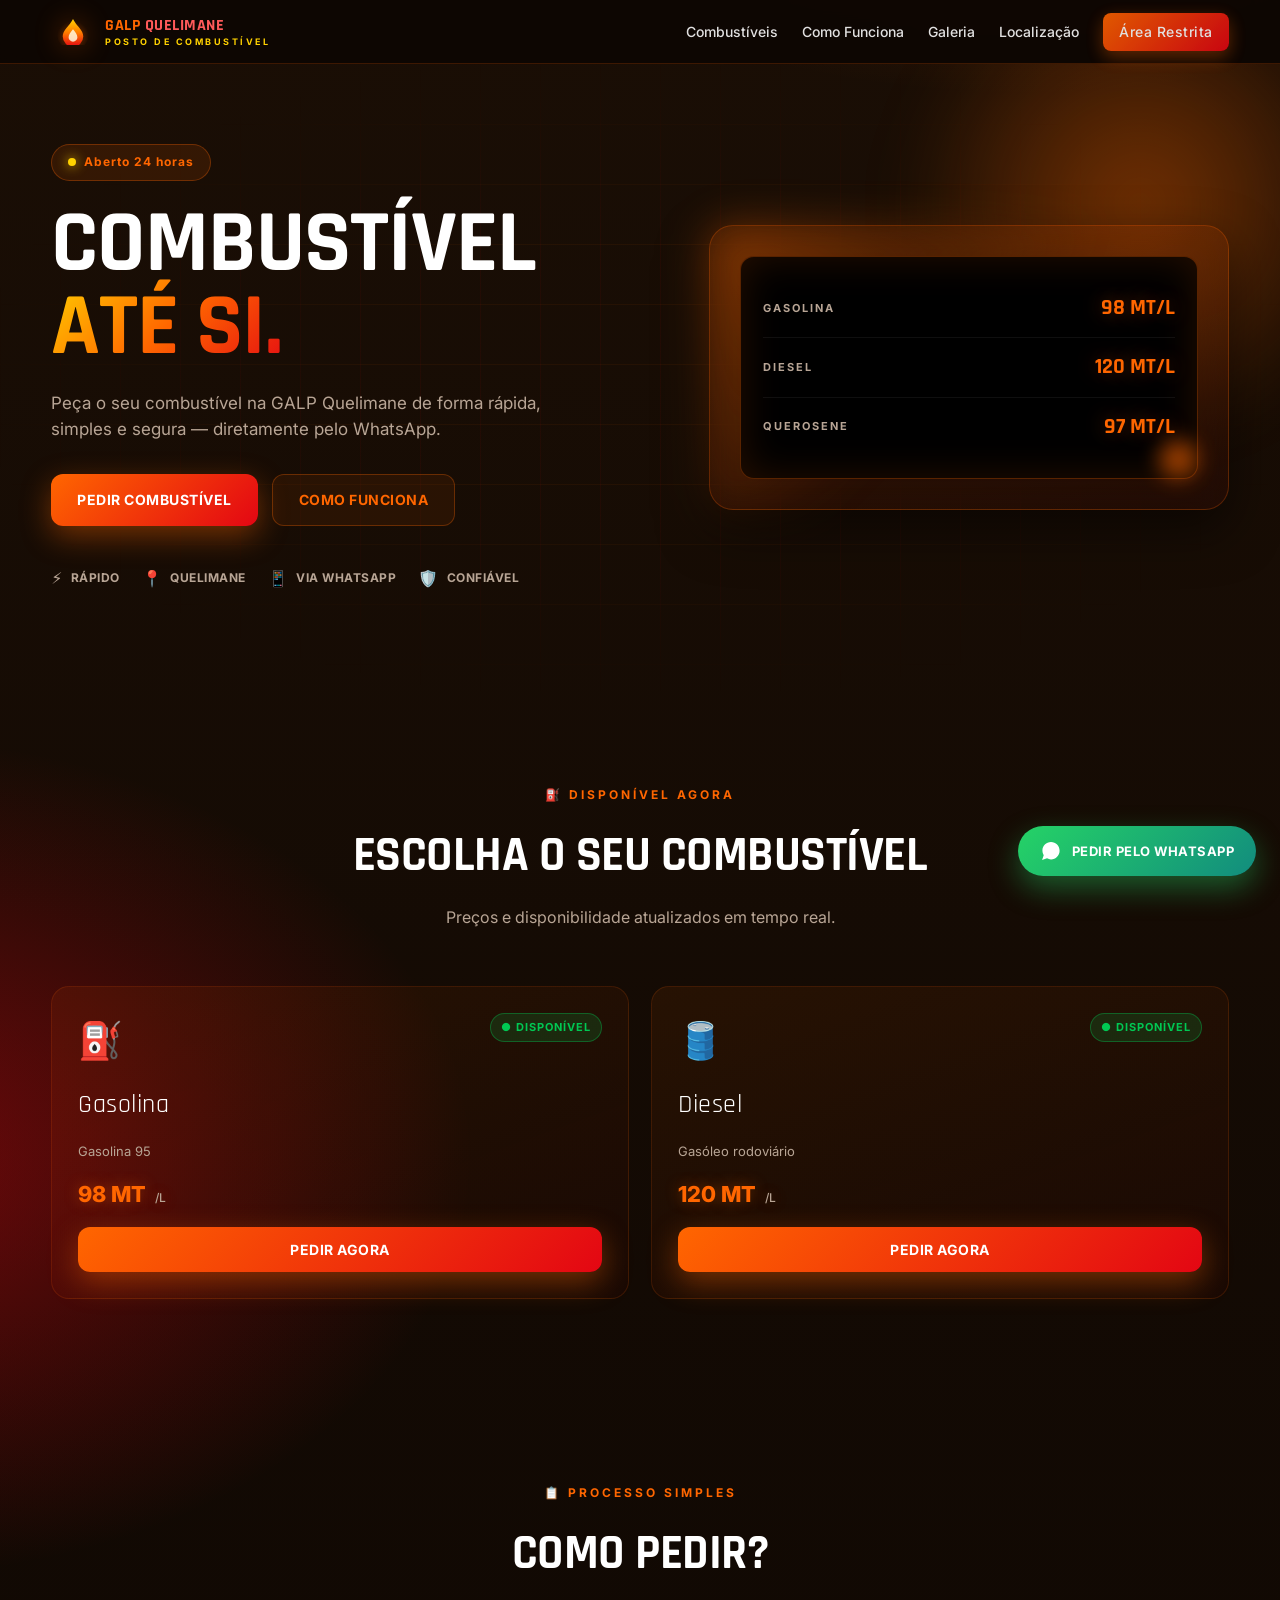
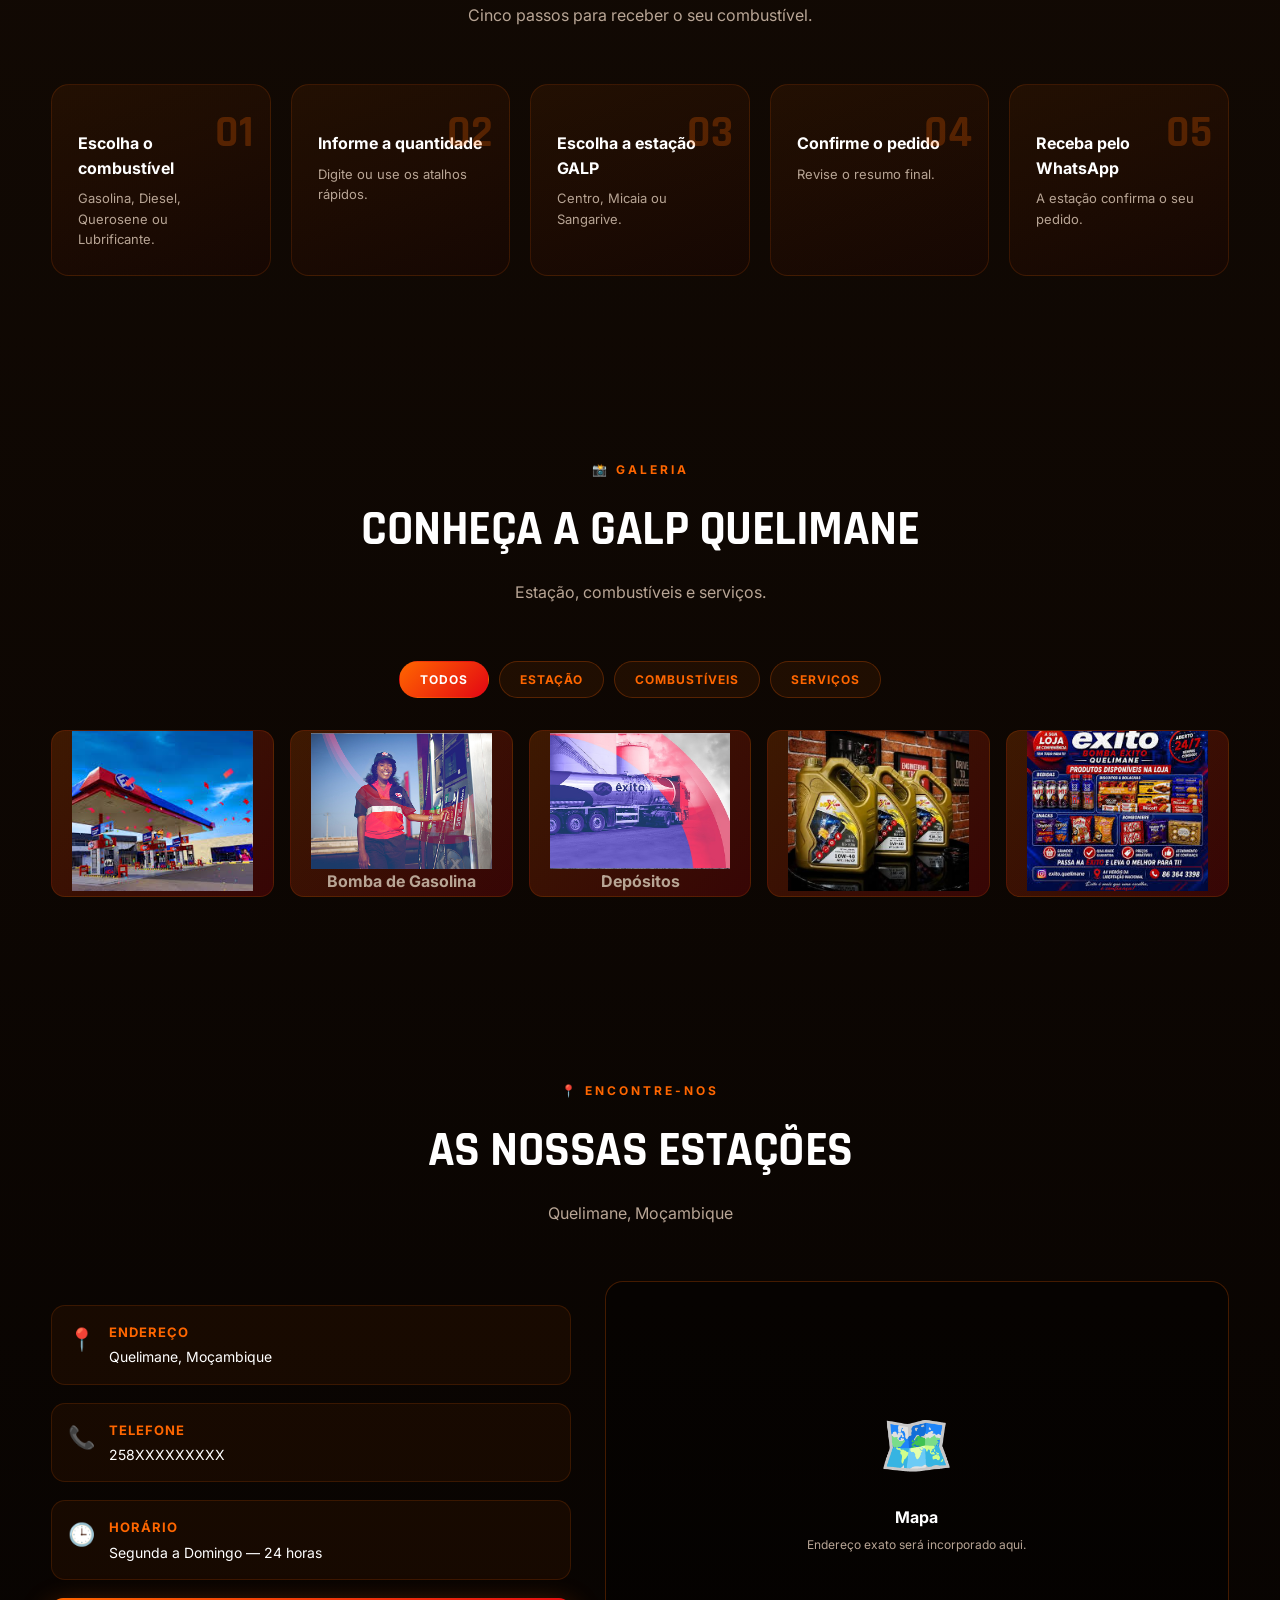
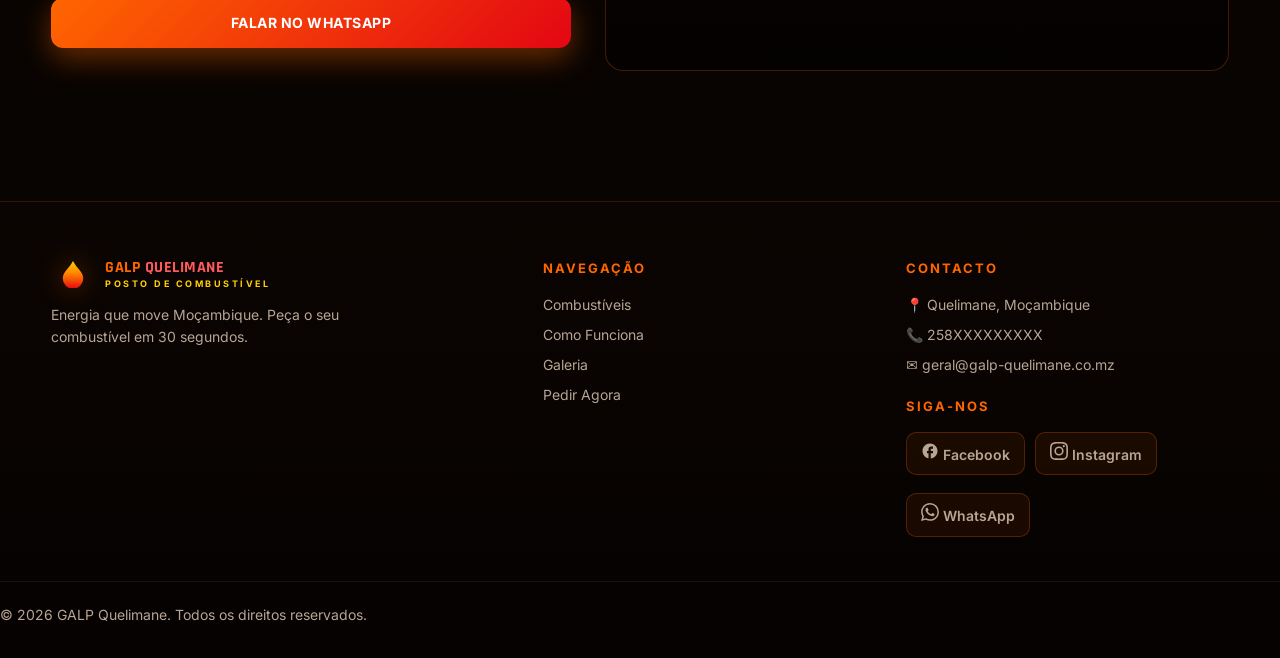
==== index.html @ a2c3df5c "Atualiza projeto BombasGalp" ====
<!DOCTYPE html>
<html lang="pt">
<head>
<meta charset="UTF-8"/>
<meta name="viewport" content="width=device-width, initial-scale=1.0, maximum-scale=1.0, user-scalable=no, viewport-fit=cover"/>
<title>GALP Quelimane — Energia que move Moçambique</title>
<meta name="description" content="Peça o seu combustível na GALP Quelimane de forma rápida, simples e segura." />
<link rel="preconnect" href="https://fonts.googleapis.com">
<link rel="preconnect" href="https://fonts.gstatic.com" crossorigin>
<link href="https://fonts.googleapis.com/css2?family=Inter:wght@400;500;600;700;800;900&family=Rajdhani:wght@600;700&display=swap" rel="stylesheet">
<link rel="stylesheet" href="css/style.css"/>
</head>
<body>

<!-- ============ NAVBAR ============ -->
<header class="navbar" id="navbar">
  <div class="container nav-inner">
    <a href="#" class="brand">
      <div class="brand-logo">
        <svg viewBox="0 0 60 40" xmlns="http://www.w3.org/2000/svg">
          <defs>
            <linearGradient id="galpGrad" x1="0" y1="1" x2="0" y2="0">
              <stop offset="0%" stop-color="#E30613"/>
              <stop offset="50%" stop-color="#FF7A00"/>
              <stop offset="100%" stop-color="#FFD200"/>
            </linearGradient>
            <radialGradient id="galpGlow" cx="50%" cy="60%" r="50%">
              <stop offset="0%" stop-color="#FF6600" stop-opacity=".4"/>
              <stop offset="100%" stop-color="#FF6600" stop-opacity="0"/>
            </radialGradient>
          </defs>
          <circle cx="30" cy="24" r="22" fill="url(#galpGlow)"/>
          <path d="M30 4
                   C 35 14, 44 19, 44 28
                   A 14 14 0 0 1 16 28
                   C 16 19, 25 14, 30 4 Z"
                fill="url(#galpGrad)"/>
          <path d="M30 18
                   C 33 22, 36 25, 36 29
                   A 6 6 0 0 1 24 29
                   C 24 25, 27 22, 30 18 Z"
                fill="#FFF9E0" opacity=".85"/>
        </svg>
      </div>
      <div class="brand-text">
        <strong><span class="laranja">GALP</span> <span class="vermelho">QUELIMANE</span></strong>
        <small>POSTO DE COMBUSTÍVEL</small>
      </div>
    </a>

    <nav class="nav-links" id="navLinks">
      <a href="#combustiveis">Combustíveis</a>
      <a href="#como-funciona">Como Funciona</a>
      <a href="#portfolio">Galeria</a>
      <a href="#localizacao">Localização</a>
      <a href="login.html" class="btn-admin">Área Restrita</a>
    </nav>

    <button class="hamburger" id="hamburger" aria-label="Menu">
      <span></span><span></span><span></span>
    </button>
  </div>
</header>

<div class="nav-overlay"></div>

<!-- ============ HERO ============ -->
<section class="hero">
  <div class="hero-bg-grid"></div>
  <div class="hero-flame"></div>
  <div class="container hero-inner">
    <div class="hero-content fade-up">
      <span class="pill"><span class="dot"></span> Aberto 24 horas</span>
      <h1>COMBUSTÍVEL <span class="grad">ATÉ SI.</span></h1>
      <p class="lead">
        Peça o seu combustível na GALP Quelimane de forma rápida,
        simples e segura — diretamente pelo WhatsApp.
      </p>

      <div class="hero-cta">
        <a href="pedido.html" class="btn btn-primary">PEDIR COMBUSTÍVEL</a>
        <a href="#como-funciona" class="btn btn-ghost">COMO FUNCIONA</a>
      </div>

      <div class="hero-stats">
        <div class="stat"><span>⚡</span><b>RÁPIDO</b></div>
        <div class="stat"><span>📍</span><b>QUELIMANE</b></div>
        <div class="stat"><span>📱</span><b>VIA WHATSAPP</b></div>
        <div class="stat"><span>🛡️</span><b>CONFIÁVEL</b></div>
      </div>
    </div>

    <div class="hero-visual fade-up">
      <div class="pump-card">
        <div class="pump-screen">
          <div class="pump-row"><span>GASOLINA</span><b class="js-preco-gasolina">98 MT/L</b></div>
          <div class="pump-row"><span>DIESEL</span><b class="js-preco-diesel">120 MT/L</b></div>
          <div class="pump-row"><span>QUEROSENE</span><b class="js-preco-querosene">97 MT/L</b></div>
        </div>
        <div class="pump-nozzle"></div>
        <div class="pump-glow"></div>
      </div>
    </div>
  </div>
</section>

<!-- ============ COMBUSTÍVEIS ============ -->
<section class="section" id="combustiveis">
  <div class="container">
    <div class="section-head">
      <span class="kicker">⛽ DISPONÍVEL AGORA</span>
      <h2>ESCOLHA O SEU COMBUSTÍVEL</h2>
      <p>Preços e disponibilidade atualizados em tempo real.</p>
    </div>

    <div class="fuel-grid" id="fuelGrid"></div>
  </div>
</section>

<!-- ============ COMO FUNCIONA ============ -->
<section class="section how" id="como-funciona">
  <div class="container">
    <div class="section-head">
      <span class="kicker">📋 PROCESSO SIMPLES</span>
      <h2>COMO PEDIR?</h2>
      <p>Cinco passos para receber o seu combustível.</p>
    </div>

    <div class="steps-grid">
      <div class="step-card fade-up"><span class="num">01</span><b>Escolha o combustível</b><p>Gasolina, Diesel, Querosene ou Lubrificante.</p></div>
      <div class="step-card fade-up"><span class="num">02</span><b>Informe a quantidade</b><p>Digite ou use os atalhos rápidos.</p></div>
      <div class="step-card fade-up"><span class="num">03</span><b>Escolha a estação GALP</b><p>Centro, Micaia ou Sangarive.</p></div>
      <div class="step-card fade-up"><span class="num">04</span><b>Confirme o pedido</b><p>Revise o resumo final.</p></div>
      <div class="step-card fade-up"><span class="num">05</span><b>Receba pelo WhatsApp</b><p>A estação confirma o seu pedido.</p></div>
    </div>
  </div>
</section>

<!-- ============ PORTFÓLIO ============ -->
<section class="section portfolio" id="portfolio">
  <div class="container">
    <div class="section-head">
      <span class="kicker">📸 GALERIA</span>
      <h2>CONHEÇA A GALP QUELIMANE</h2>
      <p>Estação, combustíveis e serviços.</p>
    </div>

    <div class="gallery-filters">
      <button class="gf active" data-filter="todos">TODOS</button>
      <button class="gf" data-filter="estacao">ESTAÇÃO</button>
      <button class="gf" data-filter="combustiveis">COMBUSTÍVEIS</button>
      <button class="gf" data-filter="servicos">SERVIÇOS</button>
    </div>

    <div class="gallery" id="gallery"></div>
  </div>
</section>

<!-- ============ LOCALIZAÇÃO ============ -->
<section class="section location" id="localizacao">
  <div class="container">
    <div class="section-head">
      <span class="kicker">📍 ENCONTRE-NOS</span>
      <h2>AS NOSSAS ESTAÇÕES</h2>
      <p>Quelimane, Moçambique</p>
    </div>

    <div class="location-grid">
      <div class="loc-info">
        <div class="loc-item"><span>📍</span><div><b>Endereço</b><p id="locEndereco">Quelimane, Moçambique</p></div></div>
        <div class="loc-item"><span>📞</span><div><b>Telefone</b><p id="locTelefone">258XXXXXXXXX</p></div></div>
        <div class="loc-item"><span>🕒</span><div><b>Horário</b><p id="locHorario">24 horas por dia</p></div></div>
        <a href="#" id="locWhatsApp" class="btn btn-primary">FALAR NO WHATSAPP</a>
      </div>
      <div class="loc-map">
        <div class="map-placeholder">
          <span>🗺️</span>
          <p>Mapa</p>
          <small>Endereço exato será incorporado aqui.</small>
        </div>
      </div>
    </div>
  </div>
</section>

<!-- ============ FOOTER ============ -->
<footer class="footer">
  <div class="container footer-inner">
    <div>
      <div class="brand">
        <div class="brand-logo">
          <svg viewBox="0 0 60 40">
            <path d="M30 4 C 35 14, 44 19, 44 28 A 14 14 0 0 1 16 28 C 16 19, 25 14, 30 4 Z" fill="url(#galpGrad)"/>
          </svg>
        </div>
        <div class="brand-text">
          <strong><span class="laranja">GALP</span> <span class="vermelho">QUELIMANE</span></strong>
          <small>POSTO DE COMBUSTÍVEL</small>
        </div>
      </div>
      <p class="footer-desc">Energia que move Moçambique. Peça o seu combustível em 30 segundos.</p>
    </div>

    <div>
      <h4>Navegação</h4>
      <a href="#combustiveis">Combustíveis</a>
      <a href="#como-funciona">Como Funciona</a>
      <a href="#portfolio">Galeria</a>
      <a href="pedido.html">Pedir Agora</a>
    </div>

    <div>
      <h4>Contacto</h4>
      <p>📍 Quelimane, Moçambique</p>
      <p>📞 258XXXXXXXXX</p>
      <p>✉️ geral@galp-quelimane.co.mz</p>

      <h4 style="margin-top:20px">Siga-nos</h4>
      <div class="social-links">
        <a href="#" class="social-btn facebook" aria-label="Facebook">
          <svg viewBox="0 0 24 24" fill="currentColor"><path d="M22 12c0-5.52-4.48-10-10-10S2 6.48 2 12c0 4.84 3.44 8.87 8 9.8V15H8v-3h2V9.5C10 7.57 11.57 6 13.5 6H16v3h-2c-.55 0-1 .45-1 1v2h3v3h-3v6.95c5.05-.5 9-4.76 9-9.95z"/></svg>
          <span>Facebook</span>
        </a>
        <a href="#" class="social-btn instagram" aria-label="Instagram">
          <svg viewBox="0 0 24 24" fill="currentColor"><path d="M12 2.163c3.204 0 3.584.012 4.85.07 3.252.148 4.771 1.691 4.919 4.919.058 1.265.069 1.645.069 4.849 0 3.205-.012 3.584-.069 4.849-.149 3.225-1.664 4.771-4.919 4.919-1.266.058-1.644.07-4.85.07-3.204 0-3.584-.012-4.849-.07-3.26-.149-4.771-1.699-4.919-4.92-.058-1.265-.07-1.644-.07-4.849 0-3.204.013-3.583.07-4.849.149-3.227 1.664-4.771 4.919-4.919 1.266-.057 1.645-.069 4.849-.069zM12 0C8.741 0 8.333.014 7.053.072 2.695.272.273 2.69.073 7.052.014 8.333 0 8.741 0 12c0 3.259.014 3.668.072 4.948.2 4.358 2.618 6.78 6.98 6.98C8.333 23.986 8.741 24 12 24c3.259 0 3.668-.014 4.948-.072 4.354-.2 6.782-2.618 6.979-6.98.059-1.28.073-1.689.073-4.948 0-3.259-.014-3.667-.072-4.947-.196-4.354-2.617-6.78-6.979-6.98C15.668.014 15.259 0 12 0zm0 5.838a6.162 6.162 0 100 12.324 6.162 6.162 0 000-12.324zM12 16a4 4 0 110-8 4 4 0 010 8zm6.406-11.845a1.44 1.44 0 100 2.881 1.44 1.44 0 000-2.881z"/></svg>
          <span>Instagram</span>
        </a>
        <a href="#" class="social-btn whatsapp" aria-label="WhatsApp">
          <svg viewBox="0 0 24 24" fill="currentColor"><path d="M17.472 14.382c-.297-.149-1.758-.867-2.03-.967-.273-.099-.471-.148-.67.15-.197.297-.767.966-.94 1.164-.173.199-.347.223-.644.075-.297-.15-1.255-.463-2.39-1.475-.883-.788-1.48-1.761-1.653-2.059-.173-.297-.018-.458.13-.606.134-.133.298-.347.446-.52.149-.174.198-.298.298-.497.099-.198.05-.371-.025-.52-.075-.149-.669-1.612-.916-2.207-.242-.579-.487-.5-.669-.51a12.8 12.8 0 00-.57-.01c-.198 0-.52.074-.792.372-.272.297-1.04 1.016-1.04 2.479 0 1.462 1.065 2.875 1.213 3.074.149.198 2.096 3.2 5.077 4.487.709.306 1.262.489 1.694.625.712.227 1.36.195 1.871.118.571-.085 1.758-.719 2.006-1.413.248-.694.248-1.289.173-1.413-.074-.124-.272-.198-.57-.347m-5.421 7.403h-.004a9.87 9.87 0 01-5.031-1.378l-.361-.214-3.741.982.998-3.648-.235-.374a9.86 9.86 0 01-1.51-5.26c.001-5.45 4.436-9.884 9.888-9.884 2.64 0 5.122 1.03 6.988 2.898a9.825 9.825 0 012.893 6.994c-.003 5.45-4.437 9.884-9.885 9.884m8.413-18.297A11.815 11.815 0 0012.05 0C5.495 0 .16 5.335.157 11.892c0 2.096.547 4.142 1.588 5.945L.057 24l6.305-1.654a11.882 11.882 0 005.683 1.448h.005c6.554 0 11.89-5.335 11.893-11.893a11.821 11.821 0 00-3.48-8.413z"/></svg>
          <span>WhatsApp</span>
        </a>
      </div>
    </div>
  </div>
  <div class="footer-bottom">
    <p>© <span id="year"></span> GALP Quelimane. Todos os direitos reservados.</p>
  </div>
</footer>

<!-- ============ WHATSAPP FLUTUANTE ============ -->
<a href="#" id="floatWhats" class="float-whats" aria-label="Pedir pelo WhatsApp">
  <svg viewBox="0 0 32 32" fill="#fff"><path d="M16 3C9 3 3.5 8.5 3.5 15.5c0 2.4.7 4.6 1.9 6.5L3 29l7.2-2.3c1.8 1 3.9 1.5 5.8 1.5 7 0 12.5-5.5 12.5-12.5S23 3 16 3z"/></svg>
  <span>PEDIR PELO WHATSAPP</span>
</a>

<!-- ============ LIGHTBOX ============ -->
<div class="lightbox" id="lightbox">
  <button class="lb-close" id="lbClose">✕</button>
  <img id="lbImg" src="" alt=""/>
</div>

<script src="https://cdn.jsdelivr.net/npm/@supabase/supabase-js@2"></script>
<script src="js/config.js"></script>
<script src="js/app.js"></script>
</body>
</html>
---- css/style.css ----
/* ============================================================
   GALP QUELIMANE — ESTILOS PRINCIPAIS
   Paleta: laranja + vermelho + dourado
   ============================================================ */

:root{
  --laranja:#FF6600;
  --laranja-2:#E05500;
  --laranja-brilho:rgba(255,102,0,.4);
  --vermelho:#E30613;
  --vermelho-2:#B00410;
  --vermelho-brilho:rgba(227,6,19,.45);
  --dourado:#FFD200;

  --escuro:#1A0E05;
  --escuro-2:#0D0603;
  --preto:#050201;

  --branco:#FFFFFF;
  --cinza:#B8A595;

  --card:rgba(255,255,255,.04);
  --card-brd:rgba(255,102,0,.15);

  --ok:#00C853;
  --off:#6B7280;

  --radius:18px;
  --shadow:0 20px 50px rgba(0,0,0,.5);
  --font:'Inter',system-ui,sans-serif;
  --display:'Rajdhani',var(--font);
}

*{box-sizing:border-box;margin:0;padding:0}
html{scroll-behavior:smooth}
body{
  font-family:var(--font);
  background:
    radial-gradient(1200px 800px at 80% -10%, var(--laranja-brilho), transparent 60%),
    radial-gradient(1000px 700px at -10% 30%, var(--vermelho-brilho), transparent 60%),
    linear-gradient(180deg, var(--escuro), var(--preto));
  color:var(--branco);
  line-height:1.55;
  overflow-x:hidden;
  min-height:100vh;
  padding-top:64px;
}
img{max-width:100%;display:block}
a{color:inherit;text-decoration:none}
button{font-family:inherit;cursor:pointer;border:none;background:none;color:inherit}

.container{width:min(1200px,92%);margin-inline:auto}

/* ============ NAVBAR ============ */
.navbar{
  position:fixed;top:0;left:0;right:0;z-index:1000;
  background:rgba(13,6,3,.92);
  backdrop-filter:blur(14px);
  border-bottom:1px solid rgba(255,102,0,.2);
  height:64px;
}
.nav-inner{
  display:flex;align-items:center;justify-content:space-between;
  padding:0;height:64px;gap:16px;
}
.brand{display:flex;align-items:center;gap:10px}
.brand-logo{
  width:44px;height:32px;
  filter:drop-shadow(0 0 14px var(--laranja-brilho));
}
.brand-text{display:flex;flex-direction:column;line-height:1}
.brand-text strong{
  font-family:var(--display);font-size:16px;letter-spacing:.5px;font-weight:800;
}
.brand-text small{
  color:var(--dourado);font-size:9px;letter-spacing:2.5px;font-weight:700;margin-top:3px;
}
.laranja{color:var(--laranja)}
.vermelho{color:#FF5A5A}

.nav-links{display:flex;gap:24px;align-items:center}
.nav-links a{
  font-size:14px;font-weight:500;opacity:.88;
  transition:.2s;position:relative;white-space:nowrap;
}
.nav-links a::after{
  content:'';position:absolute;bottom:-4px;left:0;width:0;height:2px;
  background:linear-gradient(90deg,var(--laranja),var(--vermelho));
  transition:width .3s;
}
.nav-links a:hover{opacity:1;color:var(--laranja)}
.nav-links a:hover::after{width:100%}

.btn-admin{
  padding:8px 16px;
  background:linear-gradient(135deg,var(--laranja),var(--vermelho));
  border-radius:8px;font-weight:700;font-size:12px;letter-spacing:.5px;
  box-shadow:0 6px 18px var(--laranja-brilho);
  transition:.25s;
}
.btn-admin:hover{transform:translateY(-2px)}

.hamburger{
  display:none;flex-direction:column;justify-content:center;align-items:center;
  gap:5px;width:44px;height:44px;border-radius:10px;
  background:rgba(255,102,0,.12);border:1px solid rgba(255,102,0,.25);
}
.hamburger span{display:block;width:22px;height:2px;background:#fff;border-radius:2px;transition:.3s}
.hamburger.active span:nth-child(1){transform:translateY(7px) rotate(45deg)}
.hamburger.active span:nth-child(2){opacity:0}
.hamburger.active span:nth-child(3){transform:translateY(-7px) rotate(-45deg)}

/* ============ BOTÕES ============ */
.btn{
  display:inline-flex;align-items:center;justify-content:center;gap:8px;
  padding:14px 26px;border-radius:12px;
  font-weight:700;font-size:14px;letter-spacing:.5px;
  transition:.25s;cursor:pointer;border:none;
}
.btn-primary{
  background:linear-gradient(135deg,var(--laranja),var(--vermelho));
  color:#fff;
  box-shadow:0 10px 30px var(--laranja-brilho);
}
.btn-primary:hover{transform:translateY(-2px);box-shadow:0 14px 36px var(--laranja-brilho)}
.btn-primary:disabled{opacity:.4;cursor:not-allowed;transform:none}

.btn-ghost{
  background:rgba(255,102,0,.08);
  border:1px solid rgba(255,102,0,.3);
  color:var(--laranja);
}
.btn-ghost:hover{background:rgba(255,102,0,.18)}

.btn-outline{
  background:transparent;
  border:1.5px solid var(--laranja);
  color:var(--laranja);
}
.btn-outline:hover{background:rgba(255,102,0,.12)}

.btn-block{width:100%}

/* ============ HERO ============ */
.hero{position:relative;padding:80px 0 100px;overflow:hidden}
.hero-bg-grid{
  position:absolute;inset:0;
  background-image:
    linear-gradient(rgba(255,102,0,.06) 1px,transparent 1px),
    linear-gradient(90deg,rgba(227,6,19,.06) 1px,transparent 1px);
  background-size:60px 60px;
  mask-image:radial-gradient(ellipse at center,black 30%,transparent 75%);
  pointer-events:none;
}
.hero-flame{
  position:absolute;width:520px;height:520px;border-radius:50%;
  background:radial-gradient(circle,var(--laranja-brilho),transparent 65%);
  top:-120px;right:-120px;filter:blur(30px);
  animation:pulse 6s ease-in-out infinite;
}
@keyframes pulse{0%,100%{transform:scale(1);opacity:.7}50%{transform:scale(1.15);opacity:1}}

.hero-inner{
  display:grid;grid-template-columns:1.15fr 1fr;
  gap:60px;align-items:center;position:relative;
}
.pill{
  display:inline-flex;align-items:center;gap:8px;
  padding:8px 16px;
  background:rgba(255,102,0,.12);
  border:1px solid rgba(255,102,0,.3);
  border-radius:100px;
  font-size:12px;font-weight:700;letter-spacing:1px;
  color:var(--laranja);
  margin-bottom:22px;
}
.pill .dot{
  width:8px;height:8px;border-radius:50%;
  background:var(--dourado);
  box-shadow:0 0 12px var(--dourado);
  animation:blink 1.5s infinite;
}
@keyframes blink{50%{opacity:.4}}

.hero h1{
  font-family:var(--display);
  font-size:clamp(44px,7vw,88px);
  line-height:.95;letter-spacing:-1px;font-weight:700;
  margin-bottom:20px;
}
.grad{
  background:linear-gradient(135deg,var(--dourado),var(--laranja),var(--vermelho));
  -webkit-background-clip:text;background-clip:text;color:transparent;
}
.lead{font-size:17px;color:var(--cinza);max-width:520px;margin-bottom:32px}
.hero-cta{display:flex;gap:14px;flex-wrap:wrap;margin-bottom:40px}
.hero-stats{display:flex;gap:22px;flex-wrap:wrap}
.stat{display:flex;align-items:center;gap:8px;font-size:12px;color:var(--cinza);font-weight:600;letter-spacing:.5px}
.stat span{font-size:16px}

/* ============ PUMP VISUAL ============ */
.pump-card{
  position:relative;border-radius:24px;padding:30px;
  background:linear-gradient(160deg,rgba(255,102,0,.1),rgba(227,6,19,.05));
  border:1px solid rgba(255,102,0,.25);
  backdrop-filter:blur(20px);
  box-shadow:var(--shadow);
}
.pump-screen{
  background:#000;border-radius:14px;padding:22px;
  border:1px solid rgba(255,102,0,.35);
  box-shadow:inset 0 0 40px rgba(255,102,0,.15);
}
.pump-row{
  display:flex;justify-content:space-between;align-items:center;
  padding:12px 0;border-bottom:1px solid rgba(255,255,255,.06);
}
.pump-row:last-child{border-bottom:none}
.pump-row span{font-size:11px;letter-spacing:2px;color:var(--cinza);font-weight:700}
.pump-row b{
  font-family:var(--display);font-size:22px;
  color:var(--laranja);
  text-shadow:0 0 20px var(--laranja-brilho);
}
.pump-nozzle{
  position:absolute;bottom:20px;right:20px;
  width:60px;height:60px;border-radius:50%;
  background:radial-gradient(circle,var(--laranja),transparent 70%);
  filter:blur(8px);opacity:.7;
}
.pump-glow{
  position:absolute;inset:-2px;border-radius:26px;
  background:linear-gradient(135deg,var(--laranja-brilho),transparent 50%);
  z-index:-1;filter:blur(20px);
}

/* ============ SECTIONS ============ */
.section{padding:90px 0;position:relative}
.section-head{text-align:center;margin-bottom:56px}
.kicker{
  display:inline-block;font-size:12px;letter-spacing:3px;
  color:var(--laranja);font-weight:700;margin-bottom:14px;
}
.section-head h2{
  font-family:var(--display);font-size:clamp(30px,5vw,48px);
  letter-spacing:-.5px;margin-bottom:12px;
}
.section-head p{color:var(--cinza);max-width:600px;margin-inline:auto}

/* ============ FUEL CARDS ============ */
.fuel-grid{display:grid;grid-template-columns:repeat(auto-fit,minmax(240px,1fr));gap:22px}
.fuel-card{
  position:relative;padding:26px;border-radius:var(--radius);
  background:linear-gradient(160deg,rgba(255,102,0,.08),rgba(227,6,19,.03));
  border:1px solid var(--card-brd);transition:.3s;
  display:flex;flex-direction:column;gap:16px;
}
.fuel-card:hover{
  transform:translateY(-6px);border-color:rgba(255,102,0,.5);
  box-shadow:0 25px 50px rgba(0,0,0,.4), 0 0 30px var(--laranja-brilho);
}
.fuel-card.unavailable{opacity:.45;filter:grayscale(.7);pointer-events:none}
.fc-head{display:flex;justify-content:space-between;align-items:flex-start}
.fc-icon{font-size:36px}
.status{font-size:11px;font-weight:700;letter-spacing:1px;padding:5px 10px;border-radius:100px}
.status.ok{background:rgba(0,200,83,.15);color:var(--ok);border:1px solid rgba(0,200,83,.35)}
.status.off{background:rgba(107,114,128,.2);color:#B0B7C3;border:1px solid rgba(107,114,128,.4)}
.fc-name{font-family:var(--display);font-size:26px;letter-spacing:.5px}
.fc-desc{font-size:13px;color:var(--cinza)}
.fc-price{font-size:22px;font-weight:800;color:var(--laranja);text-shadow:0 0 15px var(--laranja-brilho)}
.fc-price small{font-size:12px;color:var(--cinza);font-weight:500;margin-left:4px}
.fc-btn{margin-top:auto}

/* ============ COMO FUNCIONA ============ */
.steps-grid{display:grid;grid-template-columns:repeat(auto-fit,minmax(200px,1fr));gap:20px}
.step-card{
  padding:26px;border-radius:var(--radius);
  background:linear-gradient(160deg,rgba(255,102,0,.08),rgba(227,6,19,.03));
  border:1px solid var(--card-brd);transition:.3s;
  position:relative;overflow:hidden;
}
.step-card:hover{transform:translateY(-4px);border-color:rgba(255,102,0,.5)}
.step-card .num{
  position:absolute;top:14px;right:16px;
  font-family:var(--display);font-size:44px;font-weight:700;
  color:rgba(255,102,0,.25);
}
.step-card b{display:block;font-size:16px;margin-bottom:8px;margin-top:20px}
.step-card p{font-size:13px;color:var(--cinza)}

/* ============ GALERIA ============ */
.gallery-filters{display:flex;justify-content:center;gap:10px;flex-wrap:wrap;margin-bottom:32px}
.gf{
  padding:10px 20px;border-radius:100px;
  font-size:12px;font-weight:700;letter-spacing:1px;
  background:rgba(255,102,0,.08);
  border:1px solid rgba(255,102,0,.25);
  color:var(--laranja);transition:.2s;
}
.gf:hover{background:rgba(255,102,0,.18)}
.gf.active{
  background:linear-gradient(135deg,var(--laranja),var(--vermelho));
  color:#fff;border-color:transparent;
}
.gallery{display:grid;grid-template-columns:repeat(auto-fit,minmax(220px,1fr));gap:16px}
.gal-item{
  position:relative;aspect-ratio:4/3;border-radius:14px;overflow:hidden;
  background:linear-gradient(135deg,rgba(255,102,0,.2),rgba(227,6,19,.2));
  border:1px solid var(--card-brd);cursor:pointer;transition:.3s;
  display:flex;align-items:center;justify-content:center;
  flex-direction:column;color:var(--cinza);text-align:center;padding:20px;
}
.gal-item:hover{transform:scale(1.03);border-color:var(--laranja)}
.gal-item .emoji{font-size:44px;margin-bottom:10px}
.gal-item.hidden{display:none}

/* ============ LOCALIZAÇÃO ============ */
.location-grid{display:grid;grid-template-columns:1fr 1.2fr;gap:34px;align-items:center}
.loc-info{display:flex;flex-direction:column;gap:18px}
.loc-item{
  display:flex;gap:14px;align-items:flex-start;
  padding:16px;background:rgba(255,102,0,.06);
  border:1px solid rgba(255,102,0,.15);border-radius:14px;
}
.loc-item span{font-size:22px}
.loc-item b{display:block;font-size:13px;letter-spacing:1px;
  color:var(--laranja);text-transform:uppercase;margin-bottom:4px}
.loc-item p{color:#fff;font-size:14px}
.loc-map{
  aspect-ratio:16/10;border-radius:18px;overflow:hidden;
  border:1px solid rgba(255,102,0,.25);background:rgba(0,0,0,.4);
}
.map-placeholder{
  width:100%;height:100%;display:flex;flex-direction:column;
  align-items:center;justify-content:center;
  color:var(--cinza);text-align:center;padding:30px;
}
.map-placeholder span{font-size:60px;margin-bottom:14px}
.map-placeholder p{font-weight:700;color:#fff;margin-bottom:6px}
.map-placeholder small{font-size:12px;max-width:280px}

/* ============ FOOTER ============ */
.footer{
  background:linear-gradient(180deg,rgba(13,6,3,.6),rgba(5,2,1,.95));
  border-top:1px solid rgba(255,102,0,.2);
  padding:56px 0 24px;margin-top:40px;
}
.footer-inner{display:grid;grid-template-columns:1.4fr 1fr 1fr;gap:40px;margin-bottom:36px}
.footer h4{font-size:13px;letter-spacing:2px;color:var(--laranja);
  margin-bottom:16px;text-transform:uppercase}
.footer a,.footer p{display:block;font-size:14px;color:var(--cinza);
  margin-bottom:8px;transition:.2s}
.footer a:hover{color:var(--laranja)}
.footer-desc{margin-top:14px;max-width:320px}
.footer-bottom{
  border-top:1px solid rgba(255,255,255,.06);
  padding-top:22px;display:flex;justify-content:space-between;
  flex-wrap:wrap;gap:10px;font-size:12px;color:var(--cinza);
}

/* ============ REDES SOCIAIS ============ */
.social-links{display:flex;flex-wrap:wrap;gap:10px;margin-top:8px}
.social-btn{
  display:inline-flex;align-items:center;gap:8px;
  padding:9px 14px;border-radius:10px;
  background:rgba(255,102,0,.08);
  border:1px solid rgba(255,102,0,.25);
  color:var(--cinza);font-size:13px;font-weight:600;
  transition:.25s;text-decoration:none;
}
.social-btn svg{width:18px;height:18px;flex-shrink:0;transition:transform .25s}
.social-btn:hover{transform:translateY(-2px);color:#fff}
.social-btn:hover svg{transform:scale(1.15)}
.social-btn.facebook:hover{background:linear-gradient(135deg,#1877F2,#0C5FCC);border-color:transparent}
.social-btn.instagram:hover{background:linear-gradient(135deg,#F58529,#DD2A7B,#8134AF,#515BD4);border-color:transparent}
.social-btn.whatsapp:hover{background:linear-gradient(135deg,#25D366,#128C7E);border-color:transparent}

/* ============ WHATSAPP FLUTUANTE ============ */
.float-whats{
  position:fixed;bottom:24px;right:24px;z-index:90;
  display:flex;align-items:center;gap:10px;
  padding:14px 22px;border-radius:100px;
  background:linear-gradient(135deg,#25D366,#128C7E);
  color:#fff;font-weight:700;font-size:13px;letter-spacing:.5px;
  box-shadow:0 12px 30px rgba(37,211,102,.4);
  transition:.3s;
}
.float-whats:hover{transform:translateY(-3px);box-shadow:0 16px 40px rgba(37,211,102,.55)}
.float-whats svg{width:22px;height:22px}

/* ============ LIGHTBOX ============ */
.lightbox{
  position:fixed;inset:0;z-index:200;
  background:rgba(0,0,0,.92);
  display:none;align-items:center;justify-content:center;padding:30px;
}
.lightbox.active{display:flex}
.lightbox img{max-width:90%;max-height:90%;border-radius:14px}
.lb-close{
  position:absolute;top:20px;right:24px;
  width:44px;height:44px;border-radius:50%;
  background:rgba(255,255,255,.1);font-size:18px;
}

/* ============ ANIMAÇÕES ============ */
.fade-up{opacity:0;transform:translateY(30px);transition:opacity .7s ease,transform .7s ease}
.fade-up.visible{opacity:1;transform:translateY(0)}

/* ============ OVERLAY MOBILE ============ */
.nav-overlay{
  display:none;position:fixed;inset:0;
  background:rgba(0,0,0,.65);z-index:998;opacity:0;
  transition:opacity .3s;
}
.nav-overlay.active{display:block;opacity:1}

/* ============ RESPONSIVO ============ */
@media (max-width:900px){
  .hero-inner{grid-template-columns:1fr;gap:40px}
  .location-grid{grid-template-columns:1fr}
  .footer-inner{grid-template-columns:1fr 1fr}

  .hamburger{display:flex}
  .nav-links{
    position:fixed;top:0;right:-100%;
    width:min(300px,80vw);height:100vh;
    flex-direction:column;justify-content:flex-start;align-items:stretch;
    gap:0;padding:80px 22px 30px;
    background:linear-gradient(180deg,#1A0E05,#050201);
    border-left:1px solid rgba(255,102,0,.3);
    box-shadow:-20px 0 60px rgba(0,0,0,.7);
    transition:right .3s cubic-bezier(.4,0,.2,1);
    overflow-y:auto;z-index:999;margin:0;
  }
  .nav-links.open{right:0}
  .nav-links a{
    font-size:16px;font-weight:600;padding:16px 4px;width:100%;
    border-bottom:1px solid rgba(255,255,255,.07);
  }
  .btn-admin{margin-top:20px;text-align:center;padding:14px;font-size:14px}
}
@media (max-width:600px){
  .section{padding:60px 0}
  .footer-inner{grid-template-columns:1fr;gap:26px}
  .float-whats span{display:none}
  .float-whats{padding:14px;width:56px;height:56px;justify-content:center}
}
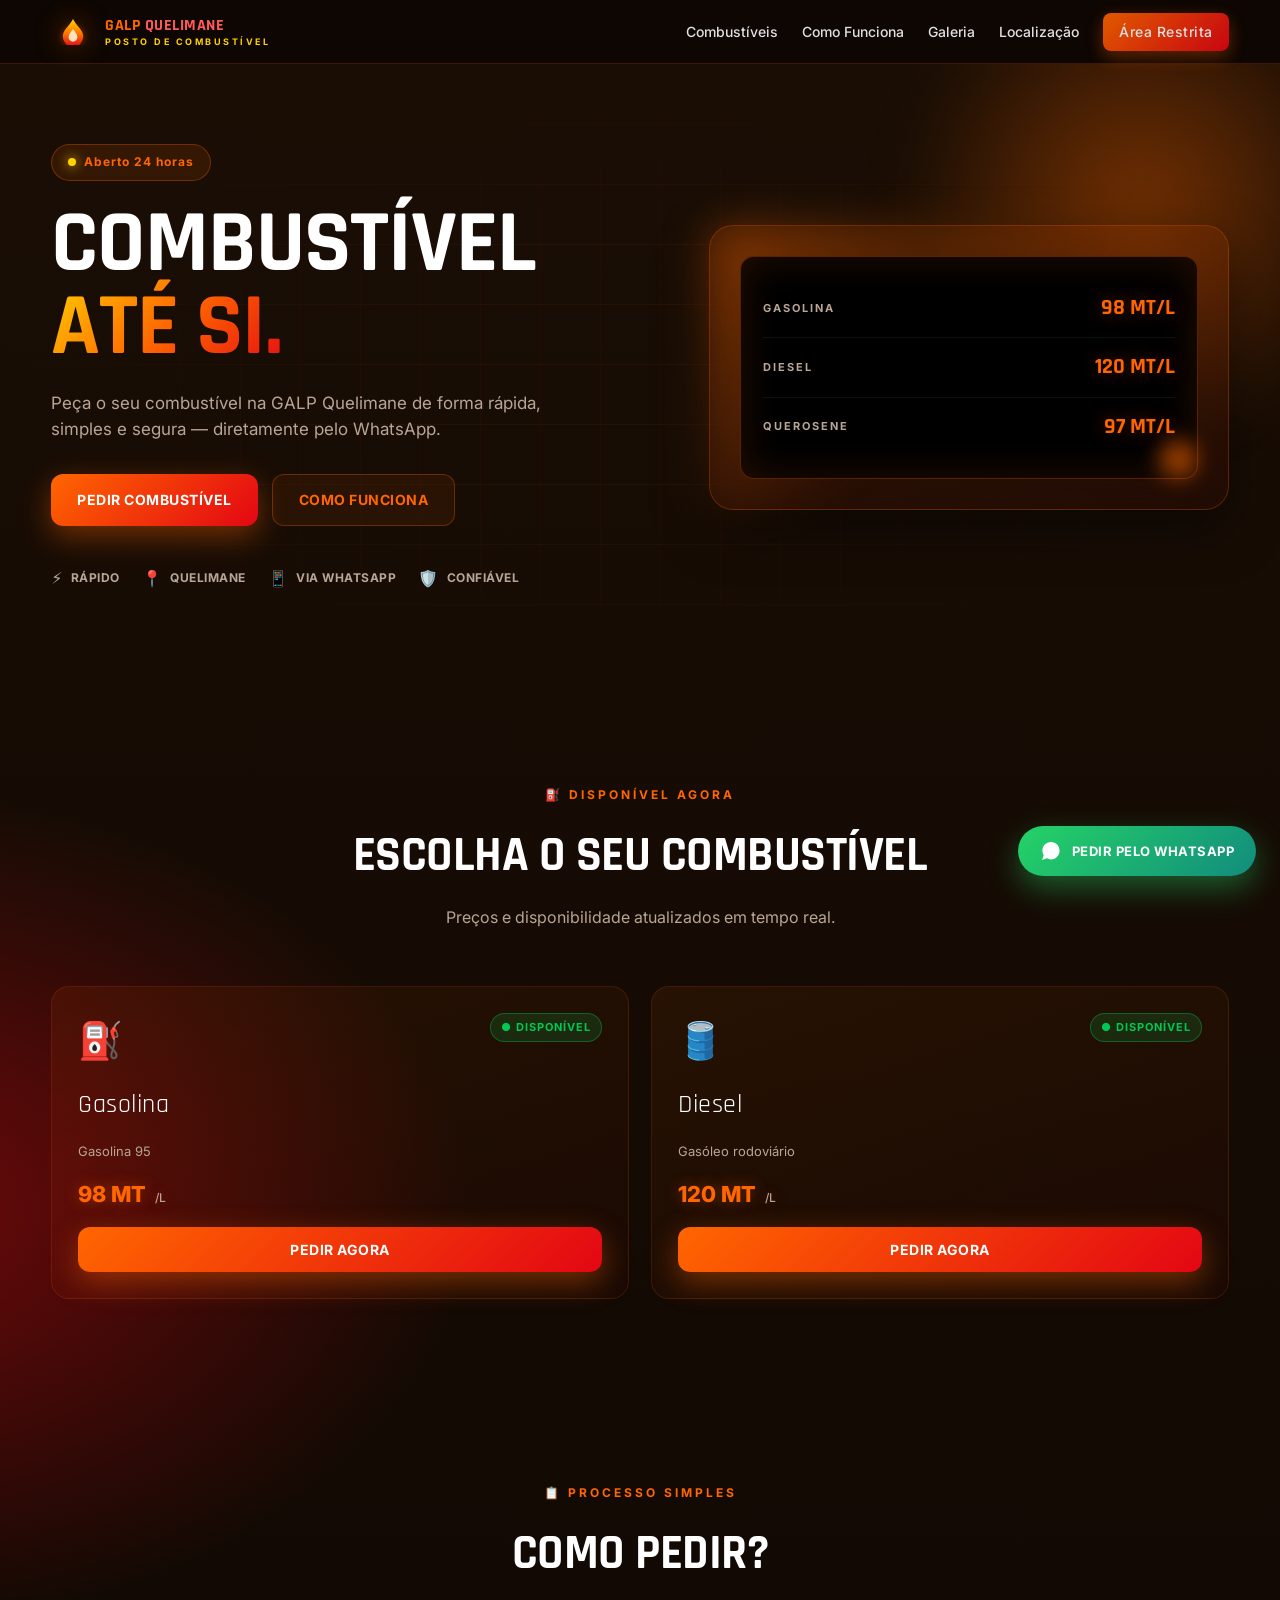
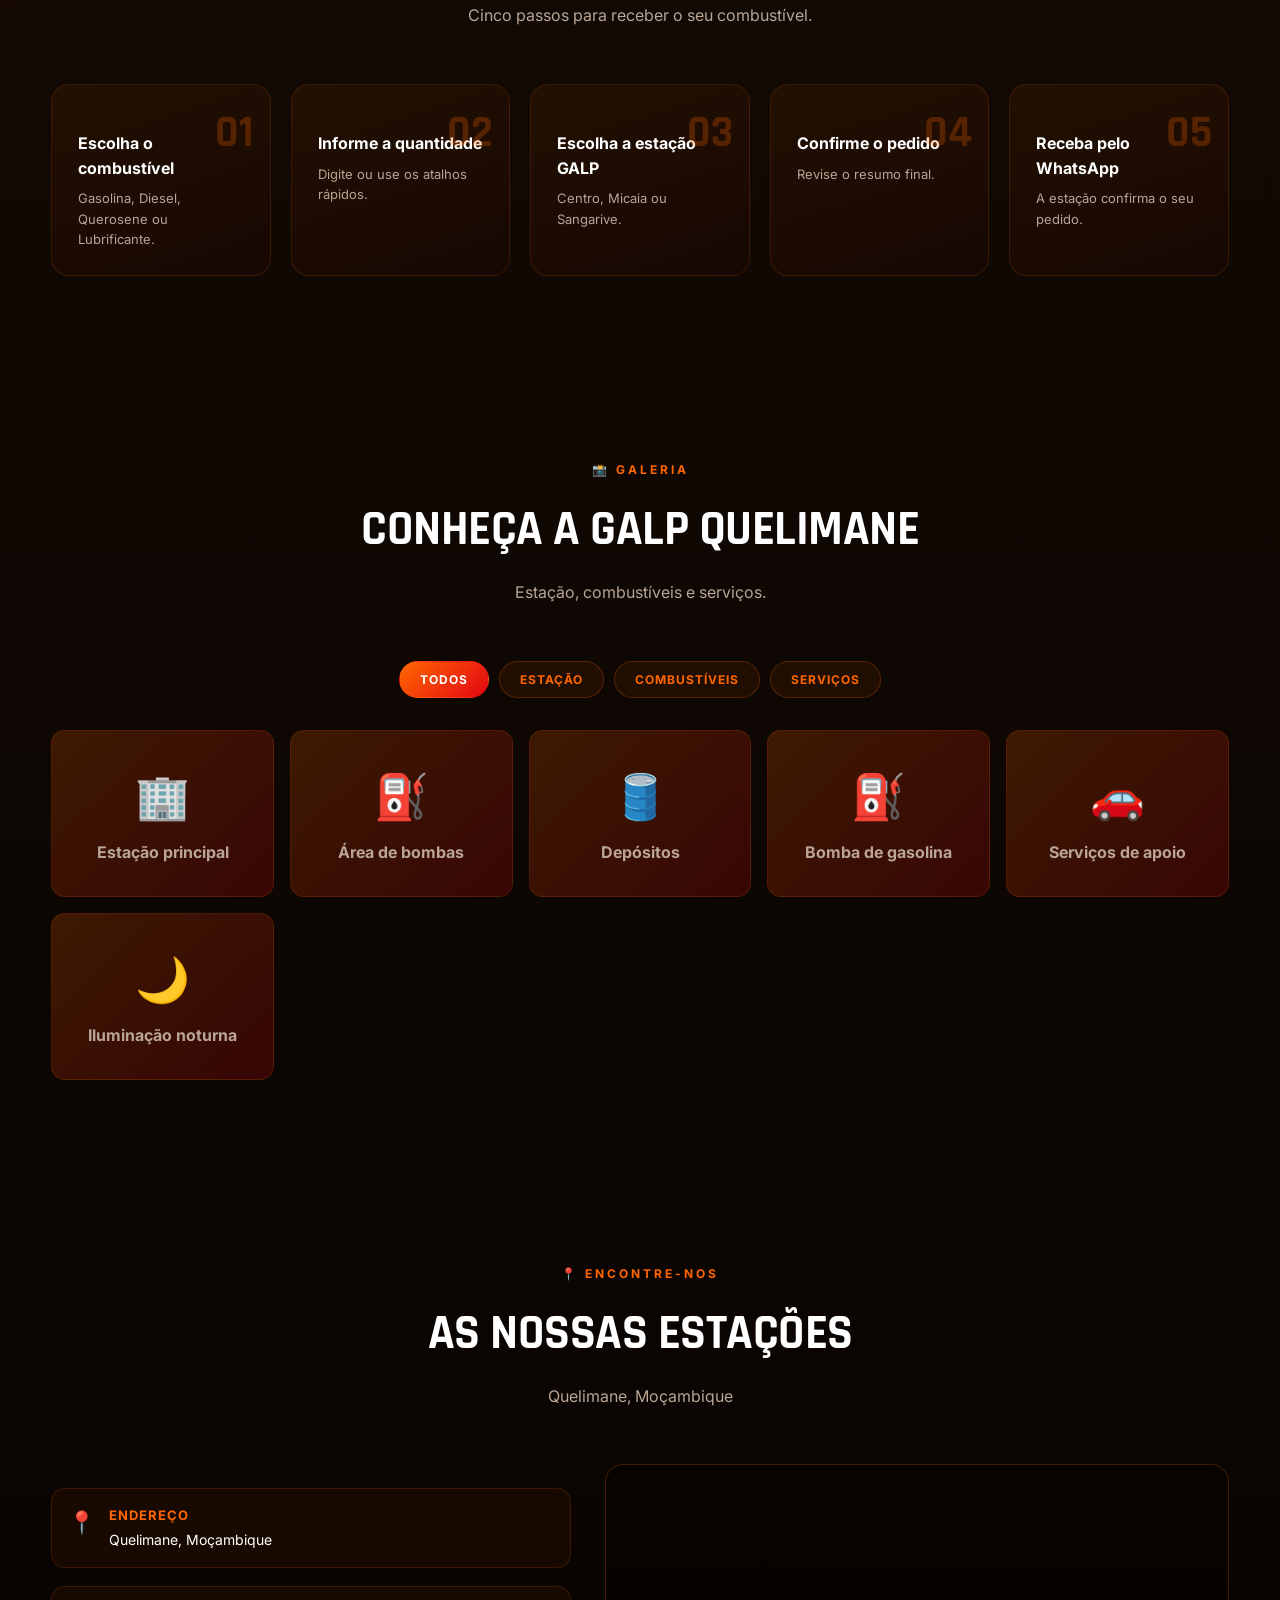
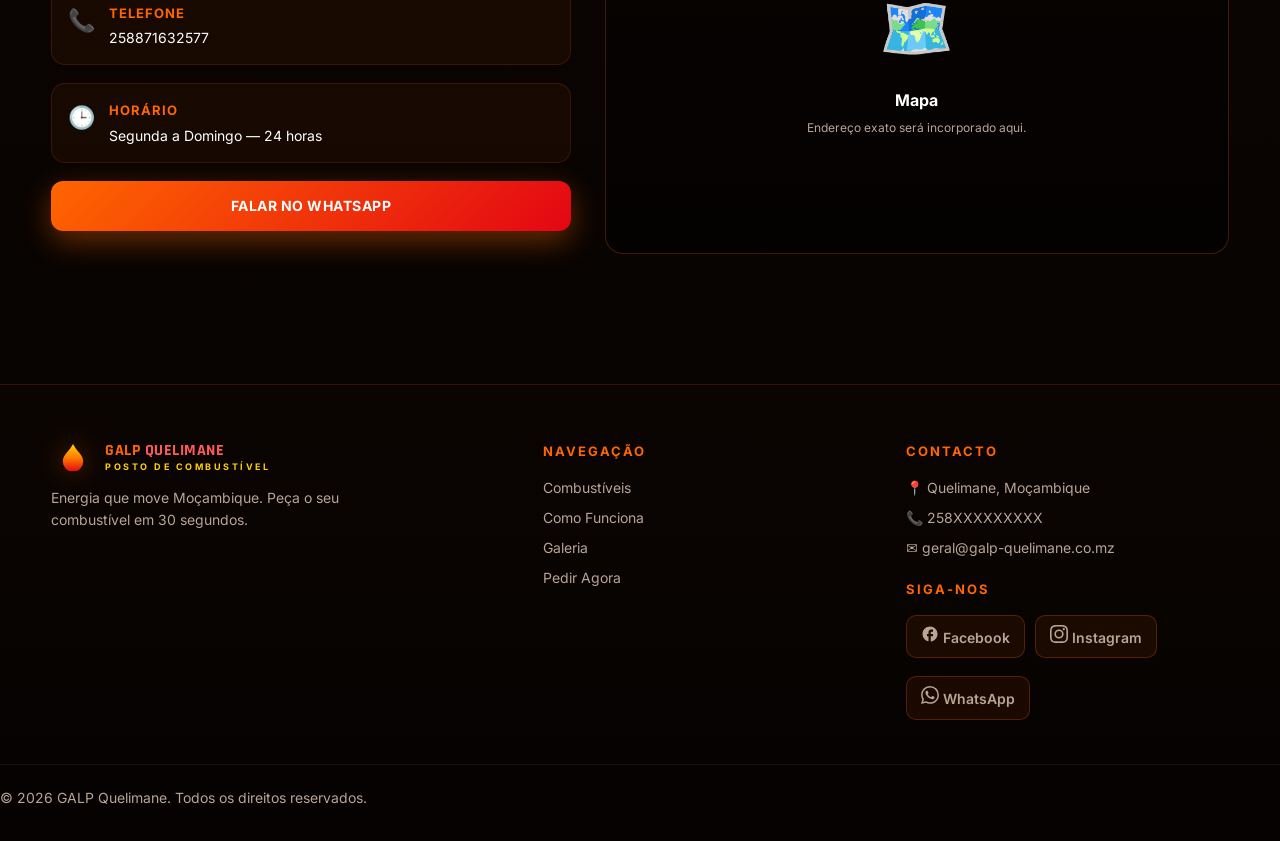
==== commit ae4130a4: "Atualiza projeto" ====
--- a/index.html
+++ b/index.html
@@ -249,7 +249,6 @@
   <img id="lbImg" src="" alt=""/>
 </div>
 
-<script src="https://cdn.jsdelivr.net/npm/@supabase/supabase-js@2"></script>
 <script src="js/config.js"></script>
 <script src="js/app.js"></script>
 </body>
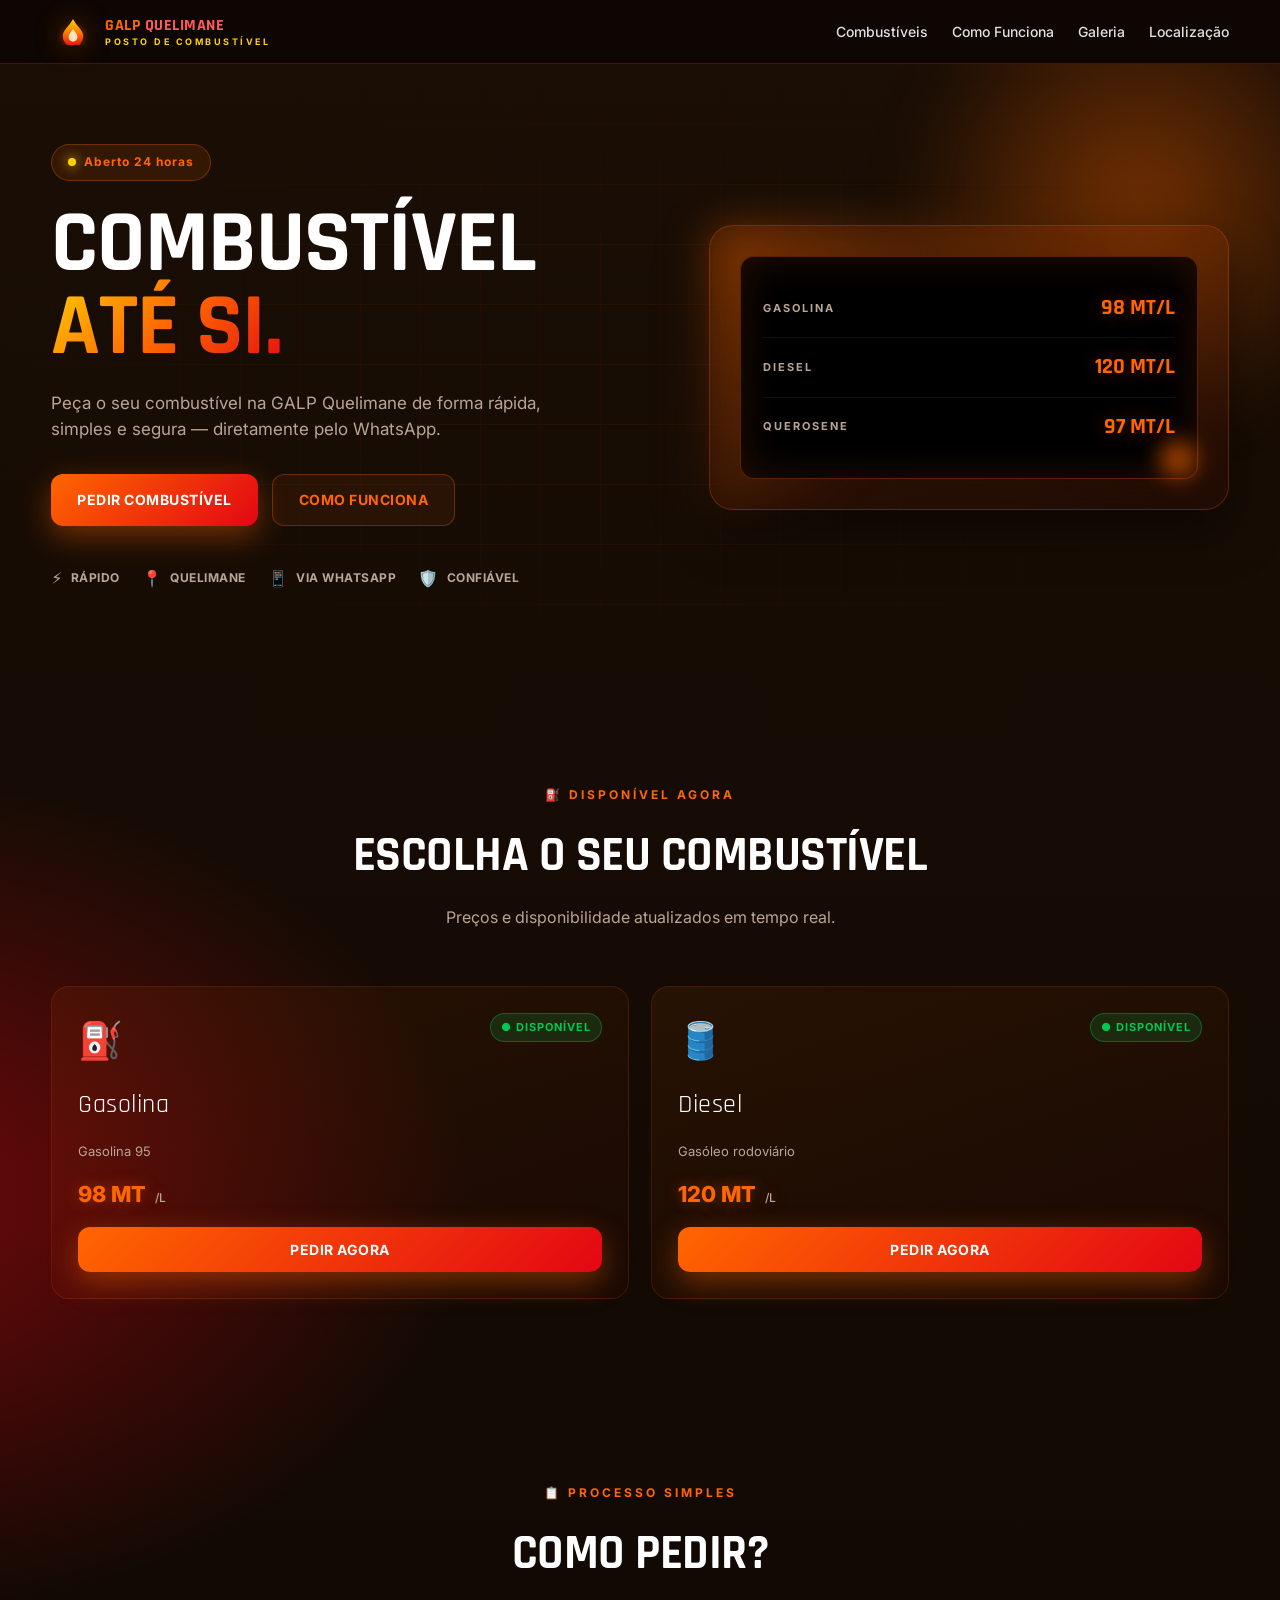
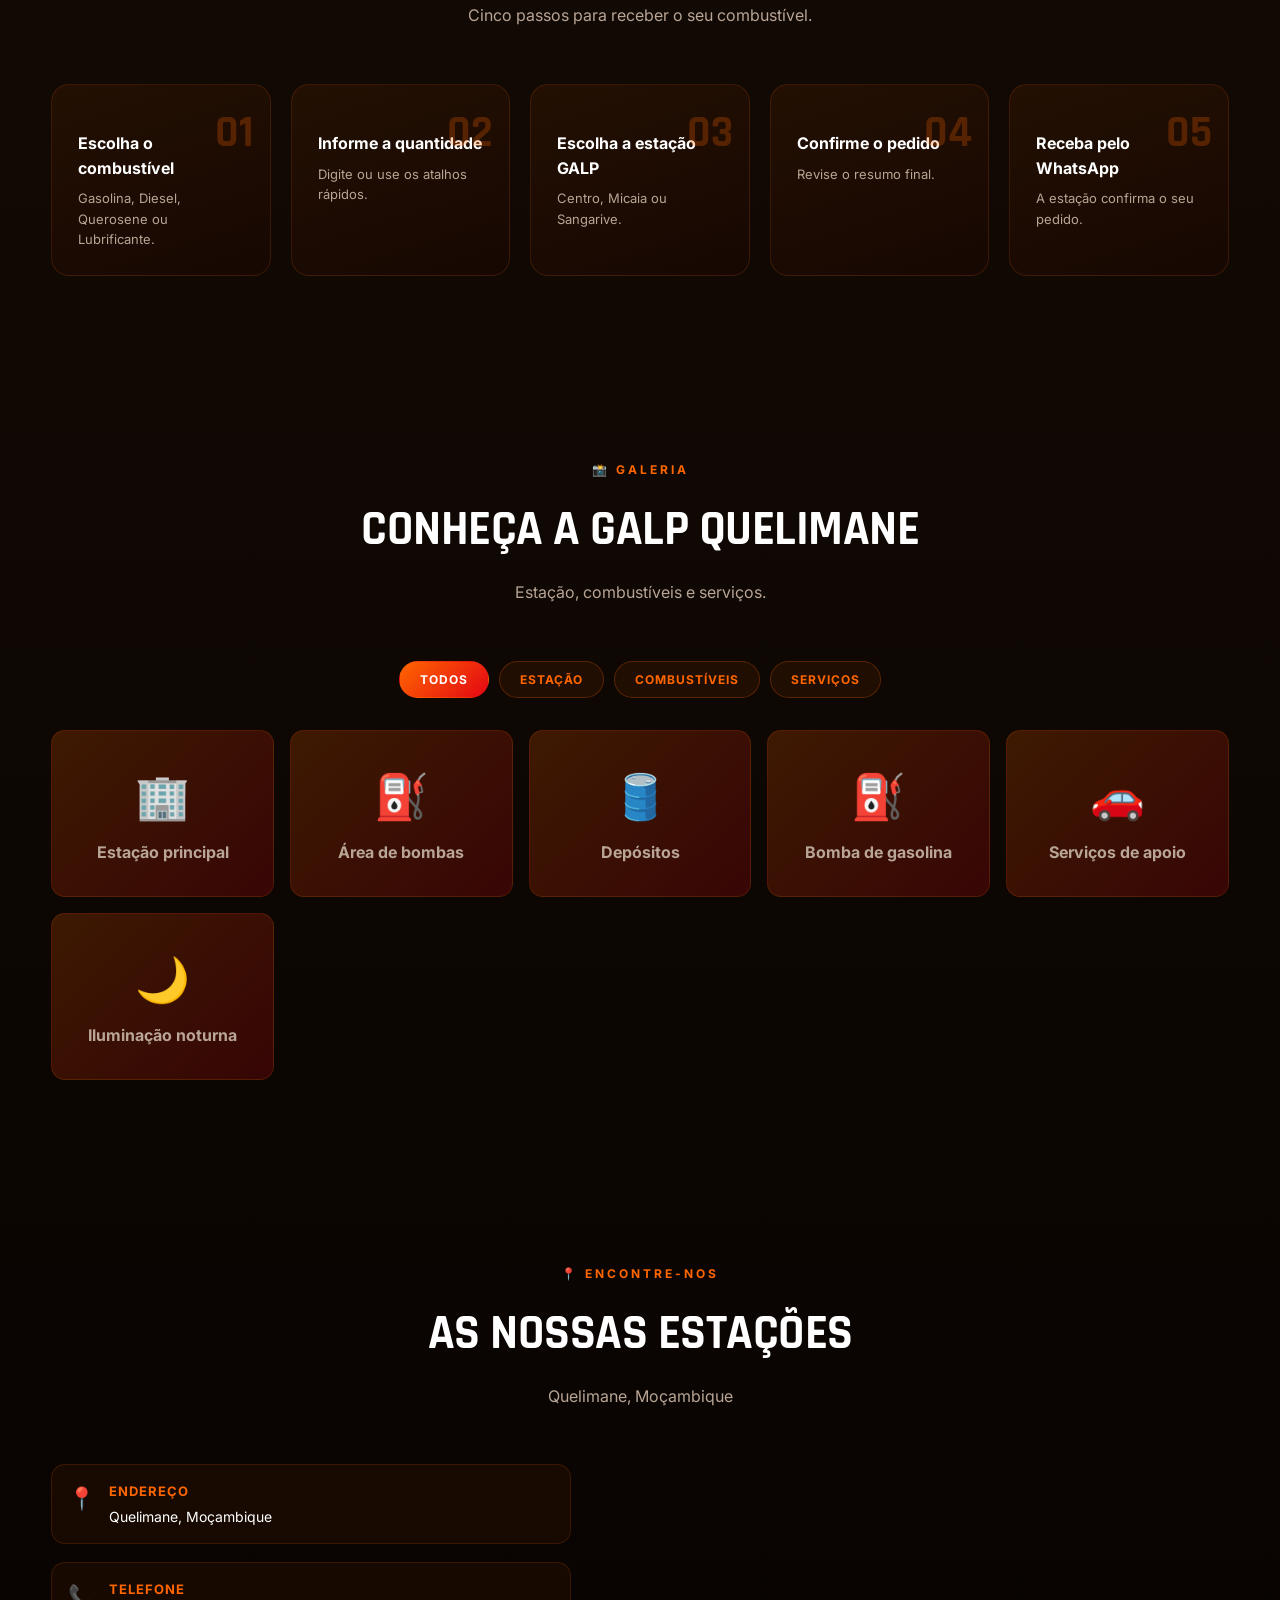
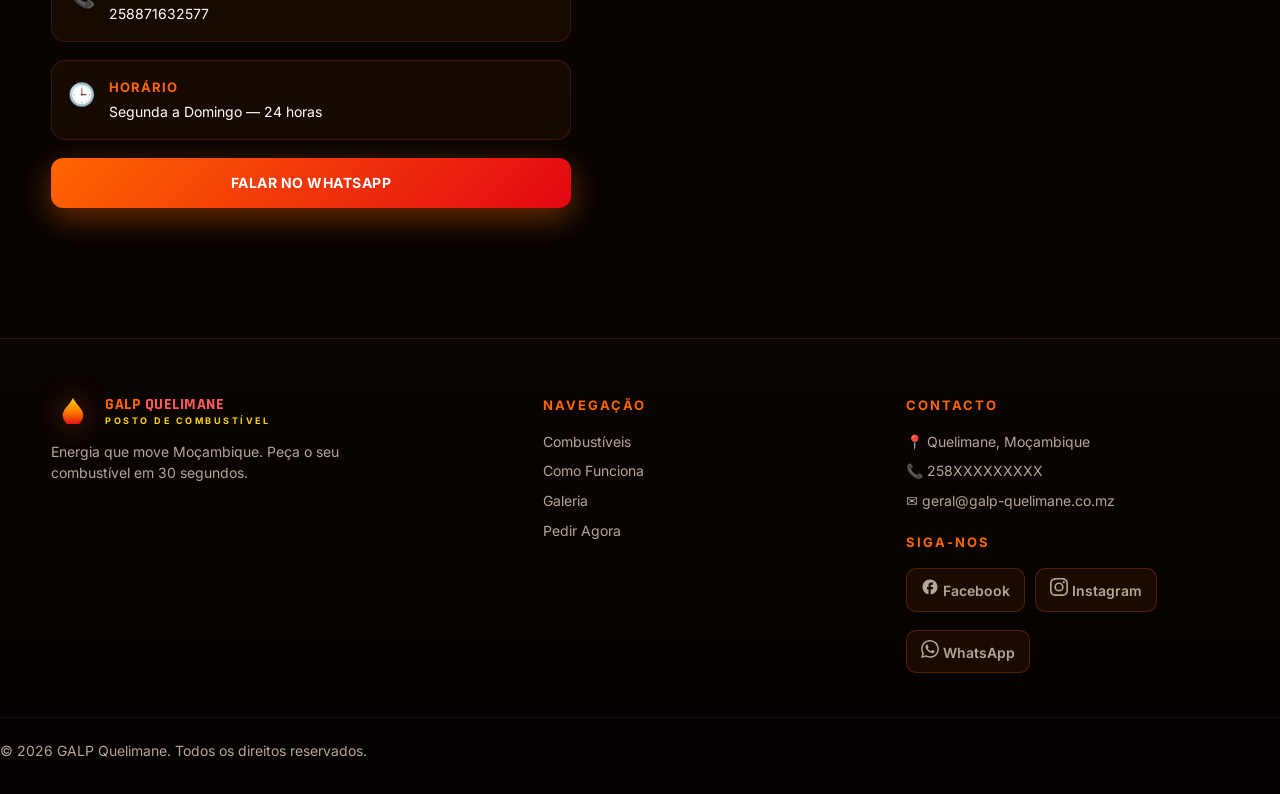
==== commit f46b245f: "Corrige X do menu mobile" ====
--- a/index.html
+++ b/index.html
@@ -53,8 +53,6 @@
       <a href="#como-funciona">Como Funciona</a>
       <a href="#portfolio">Galeria</a>
       <a href="#localizacao">Localização</a>
-      <a href="login.html" class="btn-admin">Área Restrita</a>
-    </nav>
 
     <button class="hamburger" id="hamburger" aria-label="Menu">
       <span></span><span></span><span></span>
@@ -172,13 +170,7 @@
         <div class="loc-item"><span>🕒</span><div><b>Horário</b><p id="locHorario">24 horas por dia</p></div></div>
         <a href="#" id="locWhatsApp" class="btn btn-primary">FALAR NO WHATSAPP</a>
       </div>
-      <div class="loc-map">
-        <div class="map-placeholder">
-          <span>🗺️</span>
-          <p>Mapa</p>
-          <small>Endereço exato será incorporado aqui.</small>
-        </div>
-      </div>
+    
     </div>
   </div>
 </section>
@@ -237,11 +229,6 @@
   </div>
 </footer>
 
-<!-- ============ WHATSAPP FLUTUANTE ============ -->
-<a href="#" id="floatWhats" class="float-whats" aria-label="Pedir pelo WhatsApp">
-  <svg viewBox="0 0 32 32" fill="#fff"><path d="M16 3C9 3 3.5 8.5 3.5 15.5c0 2.4.7 4.6 1.9 6.5L3 29l7.2-2.3c1.8 1 3.9 1.5 5.8 1.5 7 0 12.5-5.5 12.5-12.5S23 3 16 3z"/></svg>
-  <span>PEDIR PELO WHATSAPP</span>
-</a>
 
 <!-- ============ LIGHTBOX ============ -->
 <div class="lightbox" id="lightbox">
--- a/css/style.css
+++ b/css/style.css
@@ -100,16 +100,69 @@
 }
 .btn-admin:hover{transform:translateY(-2px)}
 
+/* ============================================================
+   HAMBURGER (menu mobile)
+   ============================================================ */
+
 .hamburger{
-  display:none;flex-direction:column;justify-content:center;align-items:center;
-  gap:5px;width:44px;height:44px;border-radius:10px;
-  background:rgba(255,102,0,.12);border:1px solid rgba(255,102,0,.25);
-}
-.hamburger span{display:block;width:22px;height:2px;background:#fff;border-radius:2px;transition:.3s}
-.hamburger.active span:nth-child(1){transform:translateY(7px) rotate(45deg)}
-.hamburger.active span:nth-child(2){opacity:0}
-.hamburger.active span:nth-child(3){transform:translateY(-7px) rotate(-45deg)}
-
+  display:none;
+  flex-direction:column;
+  justify-content:center;
+  align-items:center;
+  gap:5px;
+  width:44px;
+  height:44px;
+  border-radius:10px;
+  background:rgba(255,102,0,.12);
+  border:1px solid rgba(255,102,0,.25);
+  padding:0;
+  cursor:pointer;
+  transition:.2s;
+  flex-shrink:0;
+  z-index:1001;
+  position:relative;
+}
+
+.hamburger:hover{
+  background:rgba(255,102,0,.2);
+}
+
+.hamburger span{
+  display:block;
+  width:22px;
+  height:2px;
+  background:#fff;
+  border-radius:2px;
+  transition:.3s ease;
+  transform-origin:center;
+}
+
+/* ============ ESTADO ATIVO (vira X) ============ */
+.hamburger.active span:nth-child(1){
+  transform:translateY(7px) rotate(45deg);
+}
+
+.hamburger.active span:nth-child(2){
+  opacity:0;
+  transform:scale(0);
+}
+
+.hamburger.active span:nth-child(3){
+  transform:translateY(-7px) rotate(-45deg);
+}
+
+.hamburger.active span{
+  background:#FFD200;  /* ← dourado quando aberto */
+}
+
+.hamburger.active{
+  background:rgba(227,6,19,.25);   /* ← fundo vermelho */
+  border-color:rgba(227,6,19,.5);
+}
+/* ============ MOSTRAR EM MOBILE ============ */
+@media (max-width:900px){
+  .hamburger{display:flex}
+}
 /* ============ BOTÕES ============ */
 .btn{
   display:inline-flex;align-items:center;justify-content:center;gap:8px;
